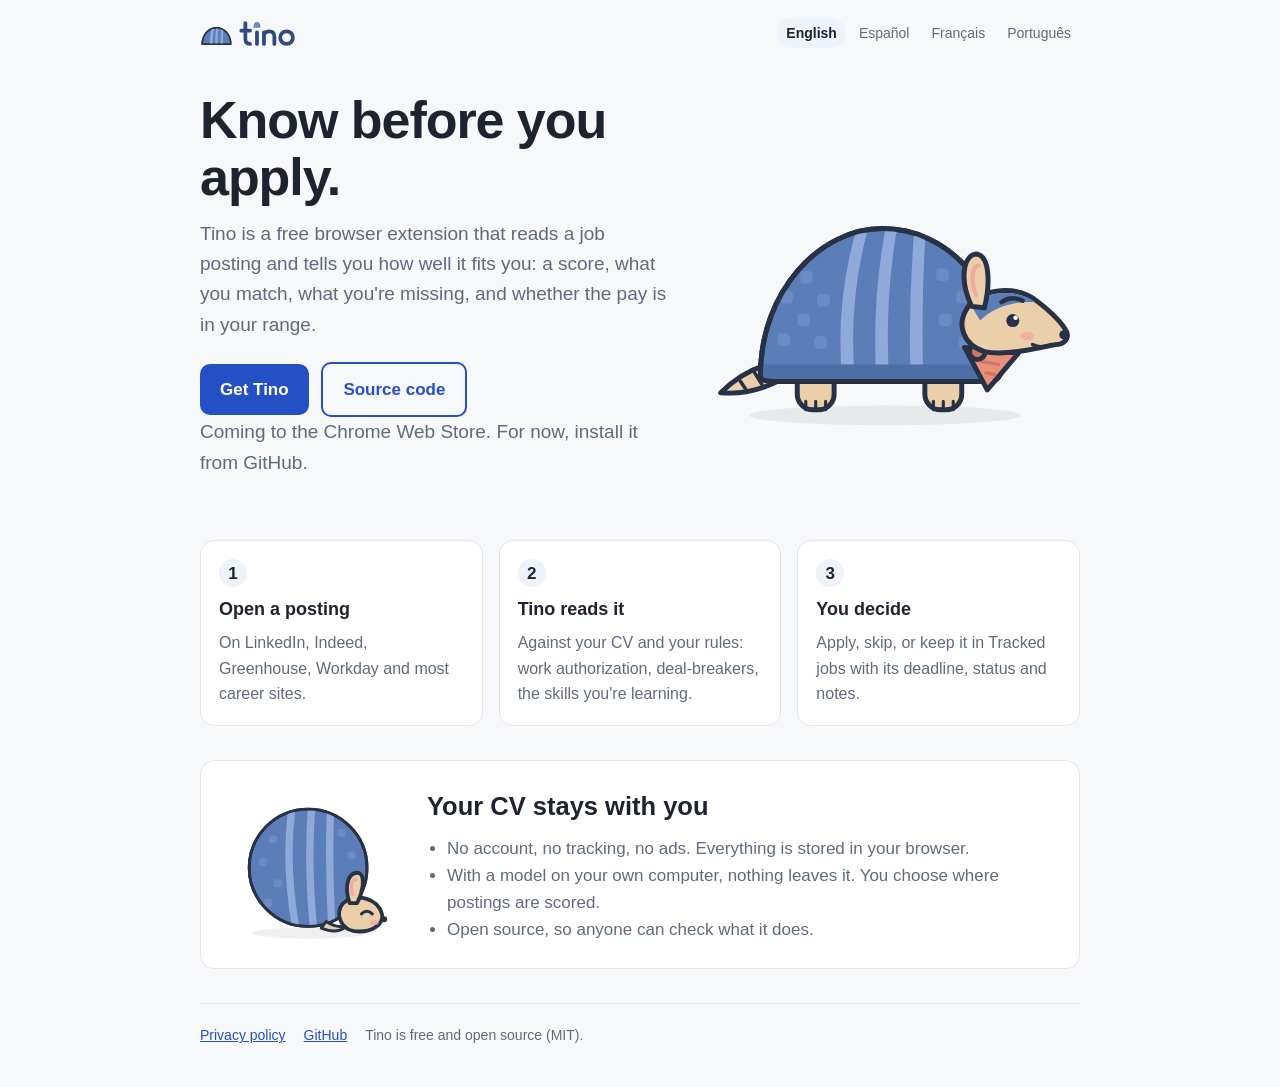
==== docs/index.html @ e21cdc2e "feat(brand): become Tino, the armadillo with good judgment, and get ready for the Web Store - New na" ====
<!doctype html>
<html lang="en">
<head>
<meta charset="utf-8">
<meta name="viewport" content="width=device-width, initial-scale=1">
<title>Tino — know before you apply</title>
<meta name="title-es" content="Tino — buen tino para tu búsqueda de empleo">
<meta name="title-fr" content="Tino — le bon flair pour votre recherche d'emploi">
<meta name="title-pt" content="Tino — bom tino na sua busca por emprego">
<meta name="description" content="Tino is a free browser extension that tells you how well a job posting fits your CV: a score, what you match, what you're missing and whether the pay is in your range. Private by design.">
<link rel="icon" href="assets/tino-mark.svg" type="image/svg+xml">
<link rel="stylesheet" href="assets/site.css">
</head>
<body>
<div class="wrap">
  <header class="top">
    <a class="logo" href="./"><img class="logo-mark" src="assets/tino-mark.svg" alt=""><img class="logo-word" src="assets/wordmark.svg" alt="Tino"></a>
    <nav class="langs" aria-label="Language">
      <a data-switch="en" href="?lang=en" hreflang="en">English</a>
      <a data-switch="es" href="?lang=es" hreflang="es">Español</a>
      <a data-switch="fr" href="?lang=fr" hreflang="fr">Français</a>
      <a data-switch="pt" href="?lang=pt" hreflang="pt">Português</a>
    </nav>
  </header>

  <main>
    <section class="hero">
      <div>
        <div data-lang="en">
          <h1>Know before you apply.</h1>
          <p>Tino is a free browser extension that reads a job posting and tells you how well it fits you: a score, what you match, what you're missing, and whether the pay is in your range.</p>
        </div>
        <div data-lang="es">
          <h1>Buen tino para tu búsqueda de empleo.</h1>
          <p>Tino es una extensión gratuita para tu navegador que lee una vacante y te dice qué tan bien encaja contigo: un puntaje, en qué coincides, qué te falta y si el sueldo está en tu rango.</p>
        </div>
        <div data-lang="fr">
          <h1>Le bon flair pour votre recherche d'emploi.</h1>
          <p>Tino est une extension gratuite pour votre navigateur qui lit une offre d'emploi et vous dit si elle vous correspond : une note, vos atouts, ce qui vous manque, et si le salaire est dans vos attentes.</p>
        </div>
        <div data-lang="pt">
          <h1>Bom tino na sua busca por emprego.</h1>
          <p>Tino é uma extensão gratuita para o seu navegador que lê uma vaga e diz o quanto ela combina com você: uma nota, no que você se encaixa, o que falta e se o salário está na sua faixa.</p>
        </div>
        <a class="btn" href="https://github.com/emaccheese/JobFit#setup">
          <span data-lang="en">Get Tino</span><span data-lang="es">Obtener Tino</span><span data-lang="fr">Obtenir Tino</span><span data-lang="pt">Obter o Tino</span>
        </a>
        <a class="btn secondary" href="https://github.com/emaccheese/JobFit">
          <span data-lang="en">Source code</span><span data-lang="es">Código fuente</span><span data-lang="fr">Code source</span><span data-lang="pt">Código-fonte</span>
        </a>
        <p class="note">
          <span data-lang="en">Coming to the Chrome Web Store. For now, install it from GitHub.</span>
          <span data-lang="es">Pronto en Chrome Web Store. Por ahora, instálala desde GitHub.</span>
          <span data-lang="fr">Bientôt sur le Chrome Web Store. En attendant, installez-la depuis GitHub.</span>
          <span data-lang="pt">Em breve na Chrome Web Store. Por enquanto, instale pelo GitHub.</span>
        </p>
      </div>
      <img src="assets/tino.svg" alt="Tino, the armadillo">
    </section>

    <section class="cards" aria-label="How it works">
      <div class="card">
        <div class="step-n">1</div>
        <h2 data-lang="en">Open a posting</h2><h2 data-lang="es">Abre una vacante</h2><h2 data-lang="fr">Ouvrez une offre</h2><h2 data-lang="pt">Abra uma vaga</h2>
        <p data-lang="en">On LinkedIn, Indeed, Greenhouse, Workday and most career sites.</p>
        <p data-lang="es">En LinkedIn, Indeed, Greenhouse, Workday y la mayoría de los sitios de empleo.</p>
        <p data-lang="fr">Sur LinkedIn, Indeed, Greenhouse, Workday et la plupart des sites carrière.</p>
        <p data-lang="pt">No LinkedIn, Indeed, Greenhouse, Workday e na maioria dos sites de carreira.</p>
      </div>
      <div class="card">
        <div class="step-n">2</div>
        <h2 data-lang="en">Tino reads it</h2><h2 data-lang="es">Tino la lee</h2><h2 data-lang="fr">Tino la lit</h2><h2 data-lang="pt">O Tino lê</h2>
        <p data-lang="en">Against your CV and your rules: work authorization, deal-breakers, the skills you're learning.</p>
        <p data-lang="es">Contra tu CV y tus reglas: permiso de trabajo, lo que descartas, lo que estás aprendiendo.</p>
        <p data-lang="fr">Face à votre CV et vos règles : autorisation de travail, critères éliminatoires, compétences en cours.</p>
        <p data-lang="pt">Contra o seu CV e as suas regras: autorização de trabalho, o que você descarta, o que está aprendendo.</p>
      </div>
      <div class="card">
        <div class="step-n">3</div>
        <h2 data-lang="en">You decide</h2><h2 data-lang="es">Tú decides</h2><h2 data-lang="fr">Vous décidez</h2><h2 data-lang="pt">Você decide</h2>
        <p data-lang="en">Apply, skip, or keep it in Tracked jobs with its deadline, status and notes.</p>
        <p data-lang="es">Postúlate, descártala o guárdala en tus empleos, con su fecha límite, estado y notas.</p>
        <p data-lang="fr">Postulez, passez, ou suivez-la avec sa date limite, son statut et vos notes.</p>
        <p data-lang="pt">Candidate-se, descarte ou acompanhe a vaga com prazo, status e notas.</p>
      </div>
    </section>

    <section class="promise">
      <img src="assets/tino-curled.svg" alt="">
      <div>
        <h2 data-lang="en">Your CV stays with you</h2><h2 data-lang="es">Tu CV se queda contigo</h2><h2 data-lang="fr">Votre CV reste chez vous</h2><h2 data-lang="pt">Seu CV fica com você</h2>
        <ul data-lang="en">
          <li>No account, no tracking, no ads. Everything is stored in your browser.</li>
          <li>With a model on your own computer, nothing leaves it. You choose where postings are scored.</li>
          <li>Open source, so anyone can check what it does.</li>
        </ul>
        <ul data-lang="es">
          <li>Sin cuenta, sin rastreo, sin anuncios. Todo se guarda en tu navegador.</li>
          <li>Con un modelo en tu propia computadora, nada sale de ella. Tú eliges dónde se evalúan las vacantes.</li>
          <li>Código abierto: cualquiera puede revisar lo que hace.</li>
        </ul>
        <ul data-lang="fr">
          <li>Pas de compte, pas de pistage, pas de publicité. Tout est stocké dans votre navigateur.</li>
          <li>Avec un modèle sur votre propre ordinateur, rien n'en sort. Vous choisissez où les offres sont évaluées.</li>
          <li>Open source : chacun peut vérifier ce qu'elle fait.</li>
        </ul>
        <ul data-lang="pt">
          <li>Sem conta, sem rastreamento, sem anúncios. Tudo fica guardado no seu navegador.</li>
          <li>Com um modelo no seu próprio computador, nada sai dele. Você escolhe onde as vagas são avaliadas.</li>
          <li>Código aberto: qualquer pessoa pode verificar o que ele faz.</li>
        </ul>
      </div>
    </section>
  </main>

  <footer>
    <a href="privacy.html"><span data-lang="en">Privacy policy</span><span data-lang="es">Política de privacidad</span><span data-lang="fr">Politique de confidentialité</span><span data-lang="pt">Política de privacidade</span></a>
    <a href="https://github.com/emaccheese/JobFit">GitHub</a>
    <span data-lang="en">Tino is free and open source (MIT).</span>
    <span data-lang="es">Tino es gratuito y de código abierto (MIT).</span>
    <span data-lang="fr">Tino est gratuit et open source (MIT).</span>
    <span data-lang="pt">O Tino é gratuito e de código aberto (MIT).</span>
  </footer>
</div>
<script src="assets/site.js"></script>
</body>
</html>
---- docs/assets/site.css ----
/* Tino's public site (GitHub Pages, served from docs/). The brand palette
   (brand/brand.md); no web fonts, no trackers, no external requests. */
:root {
  color-scheme: light;
  --page: #f7f8fa;
  --card: #ffffff;
  --text: #1d2330;
  --muted: #5f6b7c;
  --line: #e2e5ea;
  --accent: #2350c4;     /* Tino blue: 6.96:1 with white */
  --accent-fg: #2350c4;
  --denim: #5b7db8;
  --denim-soft: #eef2fa;
  --coral: #e8907a;
  --sand: #ebcfaa;
  --radius: 14px;
  --font: -apple-system, BlinkMacSystemFont, "Segoe UI", Roboto, "Helvetica Neue", Arial, sans-serif;
}
@media (prefers-color-scheme: dark) {
  :root {
    color-scheme: dark;
    --page: #14171c;
    --card: #1c2027;
    --text: #e6e9ee;
    --muted: #a3acba;
    --line: #2e343d;
    --accent-fg: #8ab4f8;
    --denim-soft: #1f2a3d;
  }
}
* { box-sizing: border-box; }
html { -webkit-text-size-adjust: 100%; }
body { margin: 0; background: var(--page); color: var(--text); font: 17px/1.6 var(--font); }
a { color: var(--accent-fg); }
a:focus-visible, button:focus-visible, input:focus-visible { outline: 3px solid var(--accent-fg); outline-offset: 2px; border-radius: 4px; }
.wrap { max-width: 920px; margin: 0 auto; padding: 0 20px; }
.top { display: flex; align-items: center; justify-content: space-between; gap: 12px; padding: 18px 0; }
.logo { display: inline-flex; align-items: flex-end; gap: 6px; text-decoration: none; }
.logo .logo-mark { height: 22px; margin-bottom: 1px; }
.logo .logo-word { height: 30px; }
.langs { display: flex; gap: 4px; flex-wrap: wrap; }
.langs a { padding: 4px 9px; border-radius: 999px; font-size: 14px; text-decoration: none; color: var(--muted); }
.langs a[aria-current="true"] { background: var(--denim-soft); color: var(--text); font-weight: 600; }
.hero { display: grid; grid-template-columns: 1.1fr .9fr; align-items: center; gap: 28px; padding: 26px 0 30px; }
.hero h1 { font-size: clamp(32px, 6vw, 52px); line-height: 1.08; margin: 0 0 14px; letter-spacing: -.02em; }
.hero p { font-size: 19px; color: var(--muted); margin: 0 0 22px; }
.hero img { width: 100%; max-width: 380px; justify-self: center; }
.btn { display: inline-block; padding: 12px 20px; border-radius: 10px; background: var(--accent); color: #fff; font-weight: 700; text-decoration: none; }
.btn.secondary { background: transparent; color: var(--accent-fg); border: 2px solid currentColor; margin-left: 8px; }
.note { font-size: 14px; color: var(--muted); margin-top: 10px; }
.cards { display: grid; grid-template-columns: repeat(3, 1fr); gap: 16px; margin: 10px 0 34px; }
.card { background: var(--card); border: 1px solid var(--line); border-radius: var(--radius); padding: 18px; }
.card h2, .card h3 { margin: 0 0 6px; font-size: 18px; }
.card p { margin: 0; color: var(--muted); font-size: 16px; }
.step-n { display: inline-grid; place-items: center; width: 28px; height: 28px; border-radius: 50%; background: var(--denim-soft); color: var(--text); font-weight: 700; margin-bottom: 8px; }
.promise { display: grid; grid-template-columns: 180px 1fr; gap: 24px; align-items: center; background: var(--card); border: 1px solid var(--line); border-radius: var(--radius); padding: 22px; margin-bottom: 34px; }
.promise img { width: 100%; }
.promise h2 { margin: 0 0 8px; }
.promise ul { margin: 0; padding-left: 20px; color: var(--muted); }
footer { border-top: 1px solid var(--line); padding: 20px 0 40px; color: var(--muted); font-size: 14px; display: flex; gap: 18px; flex-wrap: wrap; }
.doc { background: var(--card); border: 1px solid var(--line); border-radius: var(--radius); padding: 26px 30px; margin: 10px 0 34px; }
.doc h1 { margin-top: 0; font-size: 32px; letter-spacing: -.01em; }
.doc h2 { font-size: 20px; margin: 26px 0 6px; }
.doc .updated { color: var(--muted); font-size: 14px; }
.doc li { margin: 4px 0; }
.choices { display: grid; gap: 8px; margin: 16px 0; }
.choices label { display: flex; gap: 10px; align-items: center; background: var(--card); border: 1px solid var(--line); border-radius: 10px; padding: 12px 14px; cursor: pointer; }
.choices input { accent-color: var(--accent); width: 18px; height: 18px; }
textarea { width: 100%; min-height: 90px; font: inherit; padding: 10px; border-radius: 10px; border: 1px solid var(--line); background: var(--card); color: var(--text); }
button.btn { border: 0; font: inherit; font-weight: 700; cursor: pointer; }
[hidden] { display: none !important; }
.sr-only { position: absolute !important; width: 1px; height: 1px; margin: -1px; overflow: hidden; clip: rect(0 0 0 0); white-space: nowrap; border: 0; }
/* Before the language script runs (or without it), English only. */
html:not(.js) [data-lang]:not([data-lang="en"]) { display: none; }
@media (max-width: 760px) {
  .hero { grid-template-columns: 1fr; }
  .hero img { max-width: 260px; }
  .cards { grid-template-columns: 1fr; }
  .promise { grid-template-columns: 1fr; text-align: left; }
  .promise img { max-width: 140px; }
  .btn.secondary { margin: 10px 0 0; }
}
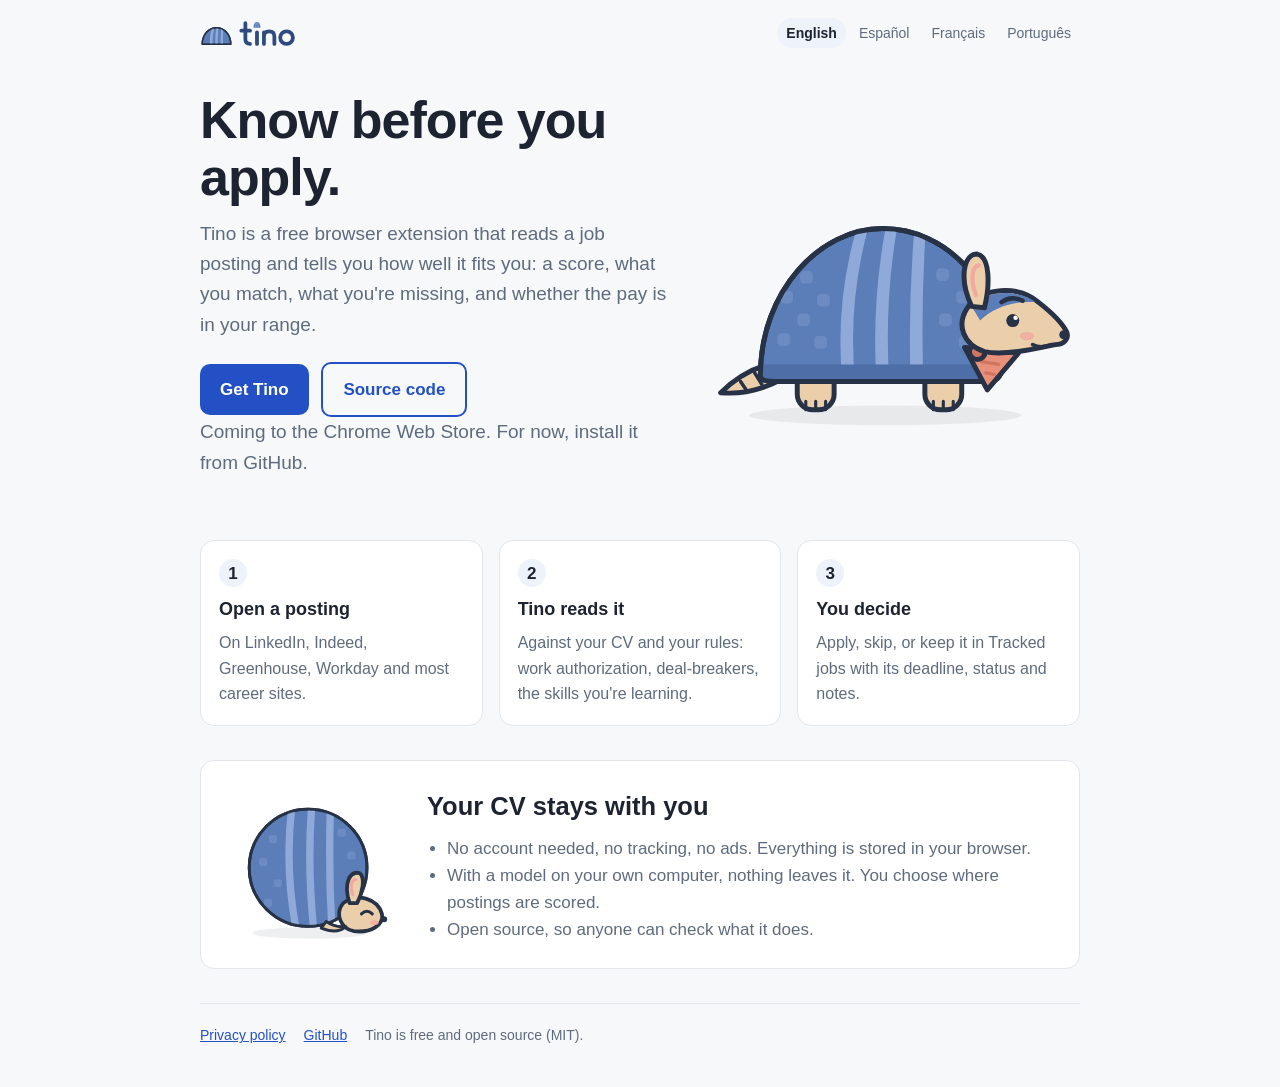
==== commit 83009ab1: "feat(cloud): score with Tino Cloud from the extension, with sign-in and effort levels - Tino Cloud i" ====
--- a/docs/index.html
+++ b/docs/index.html
@@ -90,22 +90,22 @@
       <div>
         <h2 data-lang="en">Your CV stays with you</h2><h2 data-lang="es">Tu CV se queda contigo</h2><h2 data-lang="fr">Votre CV reste chez vous</h2><h2 data-lang="pt">Seu CV fica com você</h2>
         <ul data-lang="en">
-          <li>No account, no tracking, no ads. Everything is stored in your browser.</li>
+          <li>No account needed, no tracking, no ads. Everything is stored in your browser.</li>
           <li>With a model on your own computer, nothing leaves it. You choose where postings are scored.</li>
           <li>Open source, so anyone can check what it does.</li>
         </ul>
         <ul data-lang="es">
-          <li>Sin cuenta, sin rastreo, sin anuncios. Todo se guarda en tu navegador.</li>
+          <li>No necesitas cuenta, sin rastreo, sin anuncios. Todo se guarda en tu navegador.</li>
           <li>Con un modelo en tu propia computadora, nada sale de ella. Tú eliges dónde se evalúan las vacantes.</li>
           <li>Código abierto: cualquiera puede revisar lo que hace.</li>
         </ul>
         <ul data-lang="fr">
-          <li>Pas de compte, pas de pistage, pas de publicité. Tout est stocké dans votre navigateur.</li>
+          <li>Aucun compte nécessaire, pas de pistage, pas de publicité. Tout est stocké dans votre navigateur.</li>
           <li>Avec un modèle sur votre propre ordinateur, rien n'en sort. Vous choisissez où les offres sont évaluées.</li>
           <li>Open source : chacun peut vérifier ce qu'elle fait.</li>
         </ul>
         <ul data-lang="pt">
-          <li>Sem conta, sem rastreamento, sem anúncios. Tudo fica guardado no seu navegador.</li>
+          <li>Não precisa de conta, sem rastreamento, sem anúncios. Tudo fica guardado no seu navegador.</li>
           <li>Com um modelo no seu próprio computador, nada sai dele. Você escolhe onde as vagas são avaliadas.</li>
           <li>Código aberto: qualquer pessoa pode verificar o que ele faz.</li>
         </ul>
